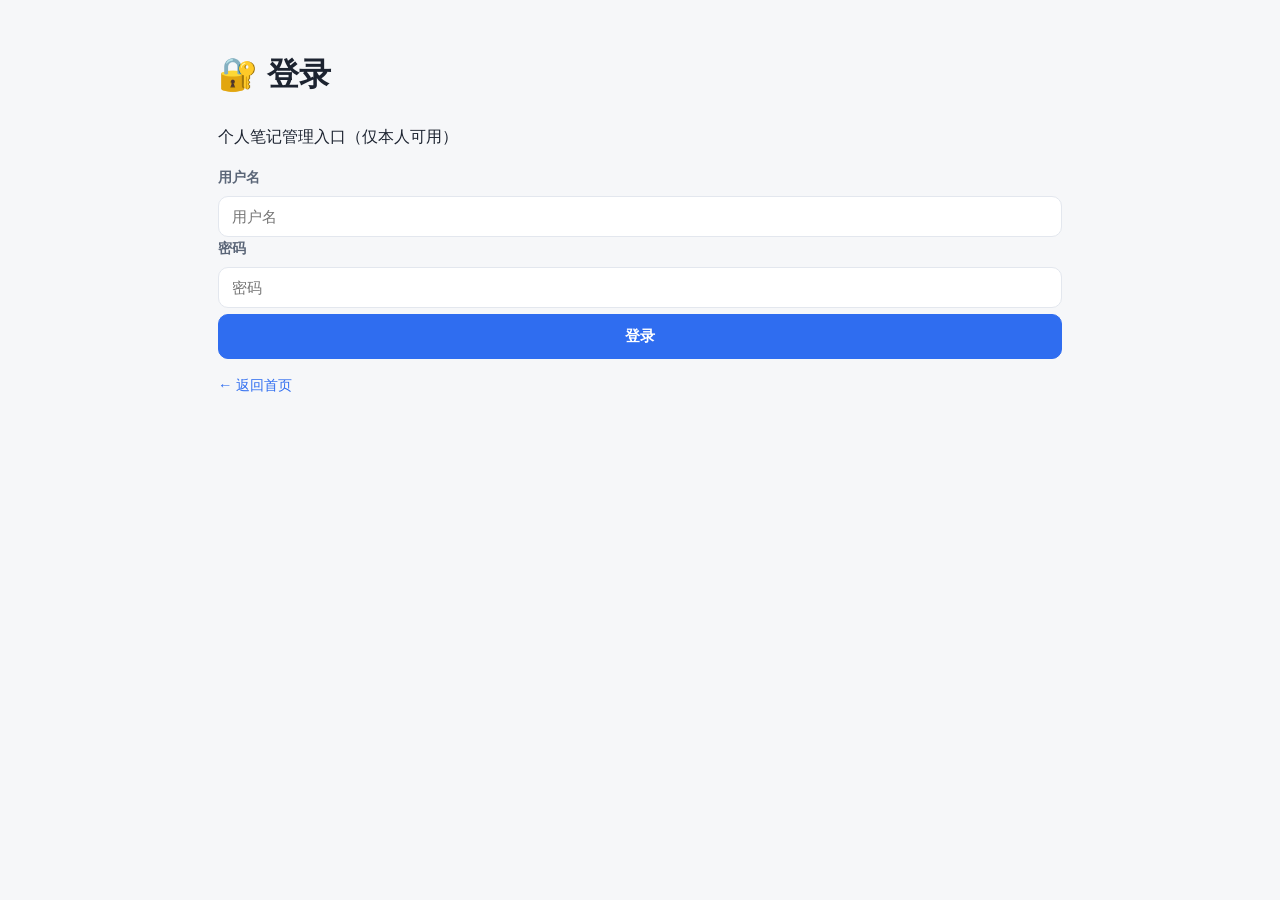
==== login.html @ 4b81b908 "update: login.html (登录/权限/删除管理)" ====
<!DOCTYPE html>
<html lang="zh-CN" data-theme="light">
<head>
<meta charset="UTF-8">
<meta name="viewport" content="width=device-width, initial-scale=1.0">
<title>登录 · 学习笔记</title>
<script>const t=localStorage.getItem('theme');if(t)document.documentElement.setAttribute('data-theme',t);</script>
<link rel="stylesheet" href="./assets/style.css">
</head>
<body>
<main class="container login-wrap">
  <div class="login-card">
    <h1>🔐 登录</h1>
    <p class="sub">个人笔记管理入口（仅本人可用）</p>
    <div class="field"><label>用户名</label><input id="u" autocomplete="username" placeholder="用户名"></div>
    <div class="field"><label>密码</label><input id="p" type="password" autocomplete="current-password" placeholder="密码"></div>
    <div class="status" id="st" style="display:none;"></div>
    <button class="btn btn-primary" id="go" style="width:100%;margin-top:6px;">登录</button>
    <a class="back" href="./index.html" style="margin-top:14px;display:inline-block;">← 返回首页</a>
  </div>
</main>
<script src="./assets/config.js"></script>
<script src="./assets/theme.js"></script>
<script>
(function(){
  function st(m,t){ var e=document.getElementById('st'); e.className='status '+(t||'err'); e.innerHTML=m; e.style.display='block'; }
  function doLogin(){ var u=document.getElementById('u').value.trim(), p=document.getElementById('p').value;
    if(window.Auth && Auth.login(u,p)){ location.href='./submit.html'; }
    else { st('用户名或密码错误。','err'); } }
  document.getElementById('go').addEventListener('click', doLogin);
  document.getElementById('p').addEventListener('keydown', function(e){ if(e.key==='Enter') doLogin(); });
})();
</script>
</body>
</html>
---- assets/style.css ----
/* ===== 主题变量（亮色默认，暗色通过 data-theme 切换） ===== */
:root {
  --bg: #f6f7f9;
  --bg-soft: #eceff3;
  --surface: #ffffff;
  --text: #1c2330;
  --text-soft: #5b6678;
  --border: #e3e7ee;
  --accent: #2f6df0;
  --accent-soft: #e8f0ff;
  --shadow: 0 1px 2px rgba(20,30,50,.06), 0 8px 24px rgba(20,30,50,.06);
  --radius: 14px;
}
[data-theme="dark"] {
  --bg: #0f141b;
  --bg-soft: #161d27;
  --surface: #1a212c;
  --text: #e7ecf3;
  --text-soft: #9aa6b8;
  --border: #2a3340;
  --accent: #5b8dff;
  --accent-soft: #1d2a44;
  --shadow: 0 1px 2px rgba(0,0,0,.4), 0 8px 24px rgba(0,0,0,.35);
}

* { box-sizing: border-box; }
html { -webkit-text-size-adjust: 100%; scroll-behavior: smooth; }
body {
  margin: 0;
  font-family: -apple-system, BlinkMacSystemFont, "Segoe UI", "PingFang SC",
    "Hiragino Sans GB", "Microsoft YaHei", Roboto, Helvetica, Arial, sans-serif;
  background: var(--bg);
  color: var(--text);
  line-height: 1.7;
  transition: background .25s ease, color .25s ease;
}

/* ===== 顶部导航（首页） ===== */
.nav {
  position: sticky; top: 0; z-index: 20;
  background: color-mix(in srgb, var(--surface) 88%, transparent);
  backdrop-filter: saturate(160%) blur(10px);
  border-bottom: 1px solid var(--border);
}
.nav-inner {
  max-width: 1040px; margin: 0 auto; padding: 10px 18px;
  display: flex; align-items: center; gap: 18px;
}
.brand {
  font-weight: 700; font-size: 1.05rem; color: var(--text);
  text-decoration: none; white-space: nowrap;
}
.nav-tabs { display: flex; gap: 4px; overflow-x: auto; flex: 1; scrollbar-width: none; }
.nav-tabs::-webkit-scrollbar { display: none; }
.tab {
  padding: 6px 13px; border-radius: 8px; white-space: nowrap;
  color: var(--text-soft); text-decoration: none; font-size: .93rem;
}
.tab:hover { color: var(--accent); background: var(--accent-soft); }
.tab-active { color: var(--accent); font-weight: 600; }
.theme-btn {
  width: 38px; height: 38px; flex: none; border-radius: 50%;
  border: 1px solid var(--border); background: var(--bg-soft); color: var(--text);
  font-size: 1.05rem; cursor: pointer; line-height: 1;
}
.theme-btn:hover { border-color: var(--accent); }

/* ===== 顶栏（笔记内页） ===== */
.topbar {
  position: sticky; top: 0; z-index: 20;
  background: color-mix(in srgb, var(--surface) 88%, transparent);
  backdrop-filter: saturate(160%) blur(10px);
  border-bottom: 1px solid var(--border);
}
.topbar-inner {
  max-width: 1040px; margin: 0 auto; padding: 10px 18px;
  display: flex; align-items: center; justify-content: space-between; gap: 12px;
}

/* ===== 容器与 Hero ===== */
.container { max-width: 880px; margin: 0 auto; padding: 26px 18px 60px; }
.hero { margin: 10px 0 8px; }
.hero.center { text-align: center; margin-bottom: 20px; }
.hero h1 { margin: 0; font-size: 2rem; letter-spacing: 1px; color: var(--accent); }
.hero .sub { margin: 8px 0 0; color: var(--text-soft); font-size: .98rem; }
.search {
  padding: 9px 14px; border-radius: 999px;
  border: 1px solid var(--border); background: var(--surface); color: var(--text);
  font-size: .92rem; outline: none;
}
.search:focus { border-color: var(--accent); box-shadow: 0 0 0 3px var(--accent-soft); }
.search.wide { margin-top: 18px; width: min(420px, 100%); }

/* ===== 科目分组 ===== */
.subject { margin-top: 30px; }
.subject-head {
  display: flex; align-items: center; gap: 10px;
  color: var(--sc, var(--accent));
  border-bottom: 2px solid color-mix(in srgb, var(--sc, var(--accent)) 22%, transparent);
  padding-bottom: 8px; margin-bottom: 4px;
}
.subject-icon { font-size: 1.3rem; }
.subject-head h2 { font-size: 1.18rem; margin: 0; letter-spacing: .5px; }

.items { display: flex; flex-direction: column; }
.item {
  display: flex; gap: 14px; align-items: flex-start;
  padding: 15px 10px; border-bottom: 1px solid var(--border);
  text-decoration: none; color: inherit; border-radius: 10px;
  transition: background .15s ease;
}
.item:hover { background: var(--surface); }
.item-icon { font-size: 1.45rem; width: 38px; flex: none; text-align: center; }
.item-body { flex: 1; min-width: 0; }
.item h3 { margin: 0; font-size: 1rem; font-weight: 600; }
.item p { margin: 3px 0 0; color: var(--text-soft); font-size: .86rem; }
.item-disabled { opacity: .55; }
.badge-soon {
  margin-left: auto; flex: none; align-self: center;
  font-size: .72rem; color: var(--text-soft);
  border: 1px solid var(--border); padding: 2px 9px; border-radius: 999px; white-space: nowrap;
}

.empty { color: var(--text-soft); text-align: center; padding: 40px 0; }

/* ===== 阅读页 ===== */
.reading { max-width: 760px; }
.back {
  display: inline-block; margin: 6px 0 18px; color: var(--accent);
  text-decoration: none; font-size: .9rem;
}
.back:hover { text-decoration: underline; }
.note-meta { display: flex; gap: 10px; align-items: center; color: var(--text-soft);
  font-size: .82rem; margin-bottom: 8px; }
.card-cat {
  display: inline-block; font-size: .72rem; padding: 3px 10px; border-radius: 999px;
  background: var(--accent-soft); color: var(--accent); font-weight: 600;
}
.note h1 { font-size: 1.7rem; margin: 6px 0 18px; line-height: 1.35; }
.note h2 { font-size: 1.25rem; margin: 30px 0 10px; border-left: 4px solid var(--accent); padding-left: 10px; }
.note h3 { font-size: 1.05rem; margin: 22px 0 8px; }
.note p { margin: 10px 0; }
.note ul, .note ol { padding-left: 1.4em; margin: 10px 0; }
.note li { margin: 6px 0; }
.note code {
  background: var(--bg-soft); padding: 2px 6px; border-radius: 6px;
  font-family: ui-monospace, SFMono-Regular, Menlo, Consolas, monospace; font-size: .9em;
}
.note blockquote {
  margin: 16px 0; padding: 12px 16px; border-left: 4px solid var(--border);
  background: var(--bg-soft); color: var(--text-soft); border-radius: 0 8px 8px 0;
}
.note table { width: 100%; border-collapse: collapse; margin: 16px 0; font-size: .92rem; }
.note th, .note td { border: 1px solid var(--border); padding: 8px 12px; text-align: left; }
.note th { background: var(--bg-soft); }
.note .tag { display:inline-block; background: var(--accent-soft); color: var(--accent);
  border-radius: 6px; padding: 1px 8px; font-size: .82rem; margin-right: 6px; }

/* ===== 页脚 ===== */
.footer {
  text-align: center; color: var(--text-soft); font-size: .82rem;
  padding: 26px 18px 36px;
}
.footer a { color: var(--accent); text-decoration: none; }
.footer a:hover { text-decoration: underline; }

@media (max-width: 520px) {
  .hero h1 { font-size: 1.6rem; }
  .nav-inner { gap: 10px; }
}

/* ===== 写笔记页 ===== */
.write-link {
  flex: none; padding: 6px 13px; border-radius: 8px;
  background: var(--accent); color: #fff; text-decoration: none;
  font-size: .9rem; font-weight: 600; white-space: nowrap;
}
.write-link:hover { opacity: .9; }

.form { display: flex; flex-direction: column; gap: 16px; margin-top: 6px; }
.field { display: flex; flex-direction: column; gap: 6px; }
.field label { font-size: .88rem; color: var(--text-soft); font-weight: 600; }
.field input, .field select, .field textarea {
  padding: 11px 13px; border-radius: 10px; border: 1px solid var(--border);
  background: var(--surface); color: var(--text); font-size: .95rem; font-family: inherit; outline: none;
}
.field input:focus, .field select:focus, .field textarea:focus {
  border-color: var(--accent); box-shadow: 0 0 0 3px var(--accent-soft);
}
.field textarea {
  min-height: 260px; resize: vertical; line-height: 1.6;
  font-family: ui-monospace, Menlo, Consolas, monospace; font-size: .9rem;
}
.row2 { display: grid; grid-template-columns: 2fr 1fr; gap: 12px; }

.settings {
  border: 1px dashed var(--border); border-radius: 12px; padding: 16px;
  background: var(--bg-soft); display: flex; flex-direction: column; gap: 12px;
}
.settings > summary { cursor: pointer; font-weight: 600; }
.settings .grid2 { display: grid; grid-template-columns: 1fr 1fr; gap: 12px; }

.editor-grid { display: grid; grid-template-columns: 1fr 1fr; gap: 16px; }
.preview-pane {
  border: 1px solid var(--border); border-radius: 10px; padding: 16px;
  background: var(--surface); min-height: 260px; overflow: auto;
}
.preview-pane .ph { color: var(--text-soft); font-size: .85rem; }

.actions { display: flex; gap: 12px; flex-wrap: wrap; }
.btn {
  padding: 11px 22px; border-radius: 10px; border: 1px solid var(--border);
  background: var(--surface); color: var(--text); font-size: .95rem; cursor: pointer; font-weight: 600;
}
.btn:hover { border-color: var(--accent); }
.btn-primary { background: var(--accent); color: #fff; border-color: var(--accent); }
.btn-primary:hover { opacity: .92; }
.btn:disabled { opacity: .5; cursor: not-allowed; }

.status { font-size: .9rem; padding: 12px 14px; border-radius: 10px; display: none; }
.status a { color: inherit; font-weight: 600; }
.status.ok { display: block; background: color-mix(in srgb, #16a34a 14%, var(--surface)); color: #15803d; }
.status.err { display: block; background: color-mix(in srgb, #dc2626 12%, var(--surface)); color: #b91c1c; }
.status.info { display: block; background: var(--accent-soft); color: var(--accent); }

@media (max-width: 720px) {
  .editor-grid { grid-template-columns: 1fr; }
  .settings .grid2 { grid-template-columns: 1fr; }
  .row2 { grid-template-columns: 1fr; }
}
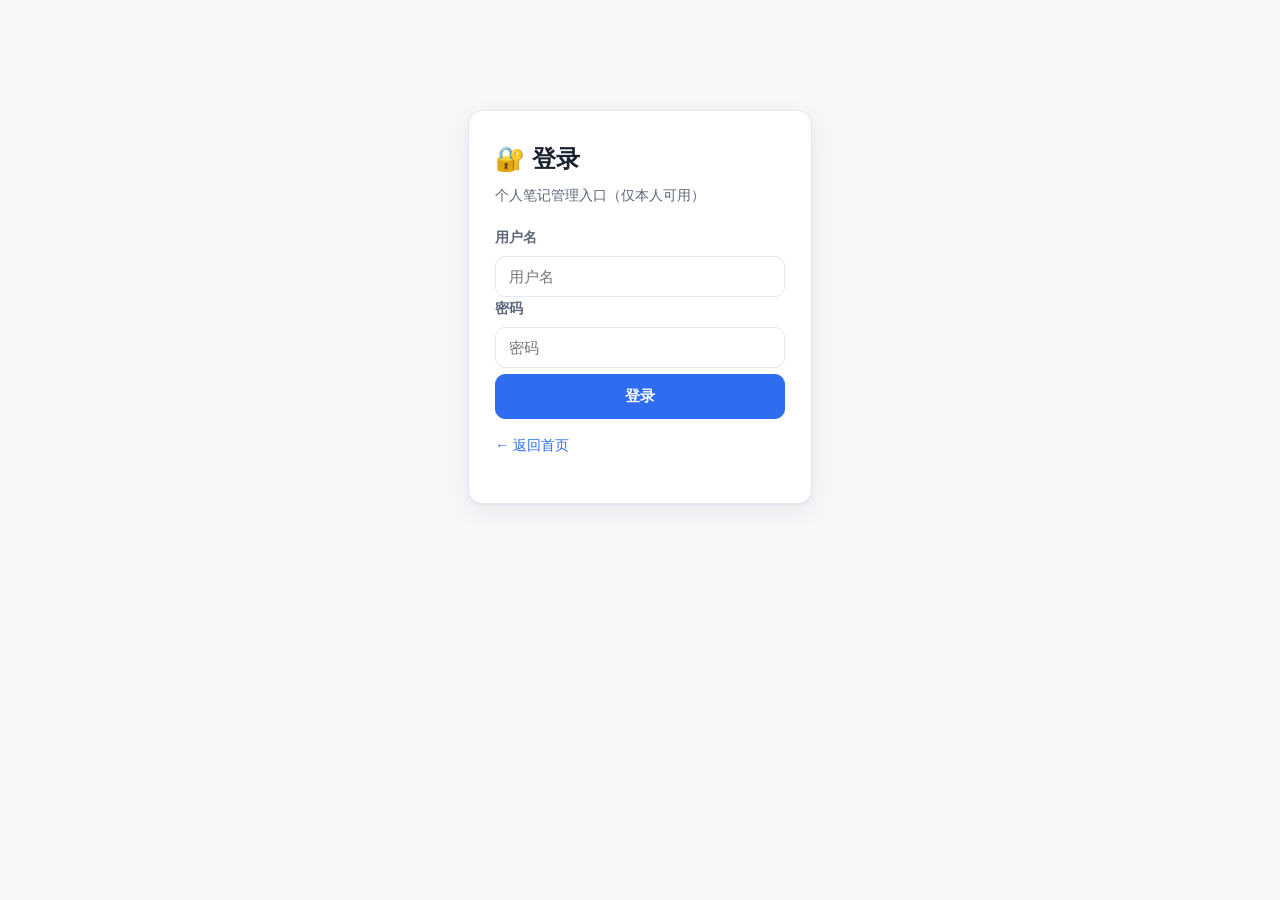
==== commit 222a2614: "fix: config 异或编码 + login 引入 auth.js" ====
--- a/login.html
+++ b/login.html
@@ -20,6 +20,7 @@
   </div>
 </main>
 <script src="./assets/config.js"></script>
+<script src="./assets/auth.js"></script>
 <script src="./assets/theme.js"></script>
 <script>
 (function(){
--- a/assets/style.css
+++ b/assets/style.css
@@ -228,3 +228,20 @@
   .settings .grid2 { grid-template-columns: 1fr; }
   .row2 { grid-template-columns: 1fr; }
 }
+
+/* ===== 登录页 ===== */
+.login-wrap { max-width: 380px; display: flex; align-items: center; min-height: 72vh; margin: 0 auto; }
+.login-card { width: 100%; background: var(--surface); border: 1px solid var(--border); border-radius: var(--radius); box-shadow: var(--shadow); padding: 28px 26px; }
+.login-card h1 { margin: 0 0 4px; font-size: 1.5rem; }
+.login-card .sub { margin: 0 0 18px; color: var(--text-soft); font-size: .9rem; }
+
+/* ===== 顶栏登录区 ===== */
+.nav-auth { display: flex; align-items: center; gap: 10px; flex: none; }
+.nav-auth .uname { font-size: .85rem; color: var(--text-soft); }
+.login-btn { padding: 6px 13px; border-radius: 8px; border: 1px solid var(--border); background: var(--surface); color: var(--text); text-decoration: none; font-size: .9rem; cursor: pointer; }
+.login-btn:hover { border-color: var(--accent); }
+
+/* ===== 笔记卡片管理操作 ===== */
+.item-actions { display: flex; gap: 8px; margin-left: auto; flex: none; align-self: center; }
+.item-actions .del { border: 1px solid var(--border); background: var(--bg-soft); color: var(--text-soft); border-radius: 8px; padding: 4px 10px; font-size: .8rem; cursor: pointer; font-family: inherit; }
+.item-actions .del:hover { border-color: #dc2626; color: #dc2626; }
